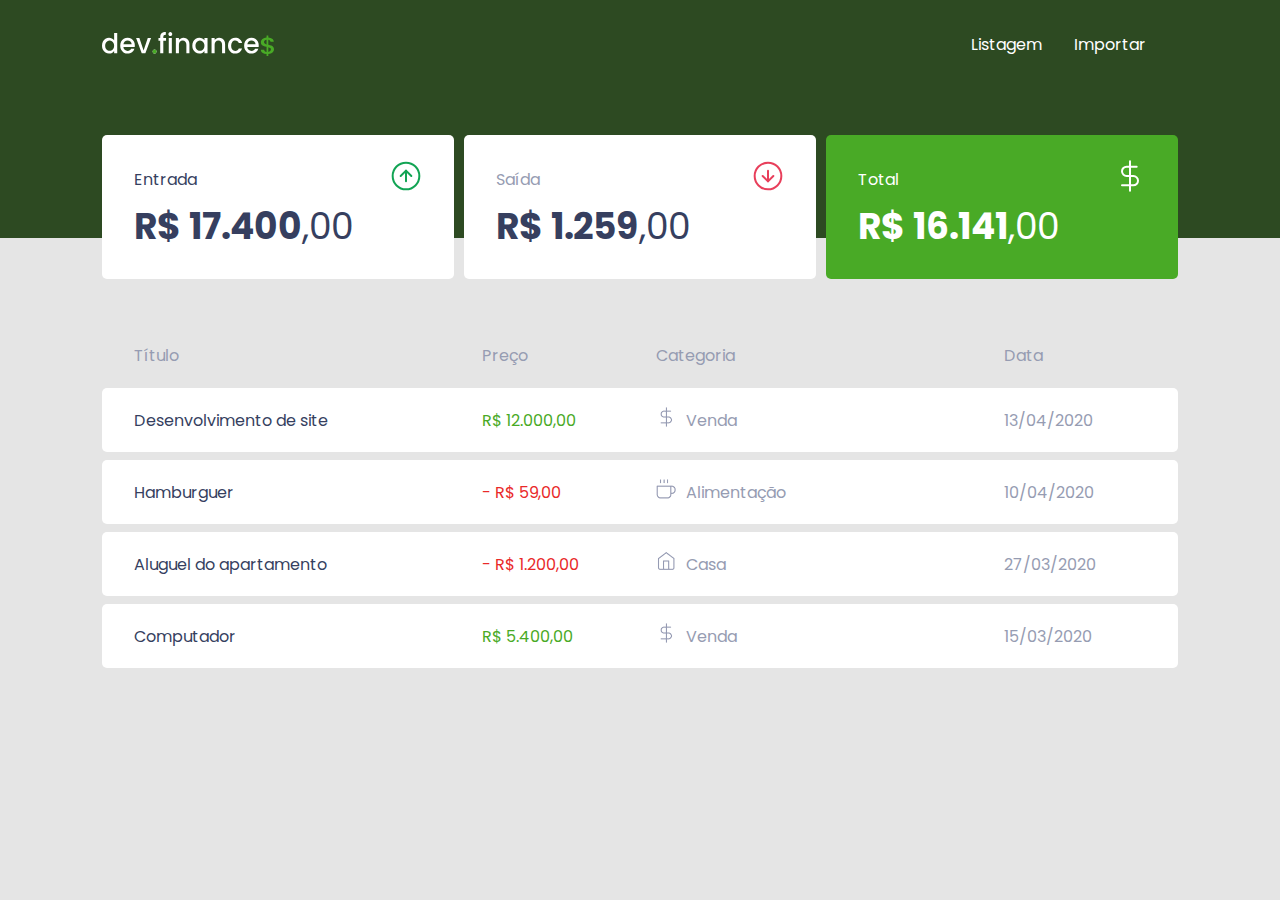
==== dev-finance/index.html @ 044f1b67 "adicionando novo projeto" ====
<!DOCTYPE html>
<html lang="pt-br">  
    <head>
        <link rel="preconnect" href="https://fonts.gstatic.com" crossorigin>
        <link href="https://fonts.googleapis.com/css2?family=Poppins:wght@400;500;600;700&display=swap" rel="stylesheet">  
        <link href="css/style.css" rel="stylesheet">
        <meta charset="utf-8">
        <title>Início</title>
    </head>

    <body>
    
            <nav class="navbar main">    
                <div class="logo">   
                    <img src="img/logo.svg" alt="Dev Finance">
                </div>
                <div class="list">   
                    <ul>
                        <a href="index.html"><li>Listagem</li></a>
                        <a href="index.html"><li>Importar</li></a>
                    </ul>
                </div>
        </nav>
                
                <div class="cards main">   
                    <div class="card white-card">  
                        <div class="card-top">
                            <div>Entrada</div>
                            <div class="card-icones"><img src="img/seta-verde.svg" alt="Seta Verde"></div> 
                        </div>
                        <div class="value"><b>R$ 17.400</b>,00</div>
                    </div>
                    <div class="card white-card">  
                        <div class="card-top">
                            <div class="text-saida">Saída</div>
                            <div class="card-icones"><img src="img/seta-vermelha.svg" alt="Seta Vermelha"></div> 
                        </div>
                        <div class="value"><b>R$ 1.259</b>,00</div>
                    </div>
                    <div class="card green-card">  
                        <div class="card-top">
                            <div>Total</div>
                            <div class="card-icones"><img src="img/total.svg" alt="Seta Vermelha"></div> 
                        </div>
                        <div class="value"><b>R$ 16.141</b>,00</div>
                    </div>
                </div>

                <div class="table main">
                    <div>
                        <div class="table-menu table">
                            <div class="item-title">Título</div>
                            <div class="item-price">Preço</div>
                            <div class="item-caregory">Categoria</div>
                            <div class="item-date">Data</div>
                        </div>
                        <div class="table-itens">
                            <div class="item-title">Desenvolvimento de site</div>
                            <div class="saldo-positivo item-price">R$ 12.000,00</div>
                            <div class="table-itens-last item-caregory">
                                <div><img src="img/money.png" height="20" width="20" alt="Logo de Dinheiro"></div>
                                <div class="separa">Venda</div>
                            </div>
                            <div class="table-itens-last item-date">13/04/2020</div>
                        </div>
                        <div class="table-itens">
                            <div class="item-title">Hamburguer</div>
                            <div class="saldo-negativo item-price">- R$ 59,00</div>
                            <div class="table-itens-last item-caregory">
                                <div><img src="img/alimentacao.png" height="20" width="20" alt="Logo Alimentação"></div>
                                <div class="separa">Alimentação</div>
                            </div>
                            <div class="table-itens-last item-date">10/04/2020</div>
                        </div>
                        <div class="table-itens">
                            <div class="item-title">Aluguel do apartamento</div>
                            <div class="saldo-negativo item-price">- R$ 1.200,00</div>
                            <div class="table-itens-last item-caregory">
                                <div><img src="img/house.png" height="20" width="20" alt="Logo da Casa"></div>
                                <div class="separa">Casa</div>
                            </div>
                            <div class="table-itens-last item-date">27/03/2020</div>
                        </div>
                        <div class="table-itens">
                            <div class="item-title">Computador</div>
                            <div class="saldo-positivo item-price">R$ 5.400,00</div>
                            <div class="table-itens-last item-caregory">
                                <div><img src="img/money.png" height="20" width="20" alt="Logo de Dinheiro"></div>
                                <div class="separa">Venda</div>
                            </div>
                            <div class="table-itens-last item-date">15/03/2020</div>
                        </div>
                    </div>
                </div>
        
    </body>
</html>
---- dev-finance/css/style.css ----
* {
    margin: 0;
    padding: 0;
} 

body {
    background-color: #e5e5e5;
    font-family: 'Poppins';
}

.main {
    padding: 0 8%;
}

.navbar {
    background-color: #2D4A22;
    display: flex;
    justify-content: space-between;
    padding-top: 32px;
    height: 206px;
}

.list ul {
    display: flex;
    list-style:none;
    align-items: center;
}

.list li {
    padding-right: 32px;
    font-size: 16px;
    color: #FFFFFF;
}

.board {
    display: flex;
    justify-content: space-between;
    padding-top: 32px;
}

.cards {
    display: flex;
    align-items: center;
    justify-content: space-between;
    margin-top: -103px;
    border-radius: 5px;
}

.card {
    padding: 25px 32px;
    display: flex;
    flex-direction: column;
    flex: 1;
    border-radius: 5px;
}

.card:nth-child(1) {
    margin-right: 10px;
}

.card:nth-child(2) {
    margin-right: 10px;
}

.card:nth-child(3) {

}

.card-top{
    display: flex;
    justify-content: space-between;
    align-items: center;
    /* padding-top: 25.19px;
    padding-left: 32px; */
}

.white-card {
    background-color: #FFFFFF;
    color: #363F5F;
    
}

.green-card {
    background-color: #49AA26;
    color: #FFFFFF;
}

.text-saida {
    color: #969CB2;
}

.value { 
    /* padding-left: 32px; */
    font-size: 36px;
}

.card-icones {
    /* padding-right: 20.67px; */
}

.table {
    font-size: 16px;
    color: #969CB2; 
}

.table-menu {
    display: flex;
    justify-content: space-between;
    align-items: center;
    padding-top: 64px;
    padding-bottom: 20px;
    padding-left: 32px;

}

.item-title {
    flex: 2;
}

.item-price {
    flex: 1;
}

.item-caregory {
    flex: 2;
    align-items: center;
    display: flex;
}

.item-date {
    flex: 1;
}

.table-itens {
    background-color: #FFFFFF;
    height: 64px;
    color: #363F5F;
    display: flex;
    justify-content: space-between;
    align-items: center;
    margin-bottom: 8px;
    border-radius: 5px;
    padding-left: 32px;
}

.separa {
    padding-left: 10px;
}

.table-itens-last {
    color: #969CB2;
}

.saldo-negativo {
    color: #E92929;

}

.saldo-positivo {
    color: #49AA26;
    ;
}

a {
    text-decoration:none;
}

a:hover {
    border-bottom: 2px solid #49AA26;
}
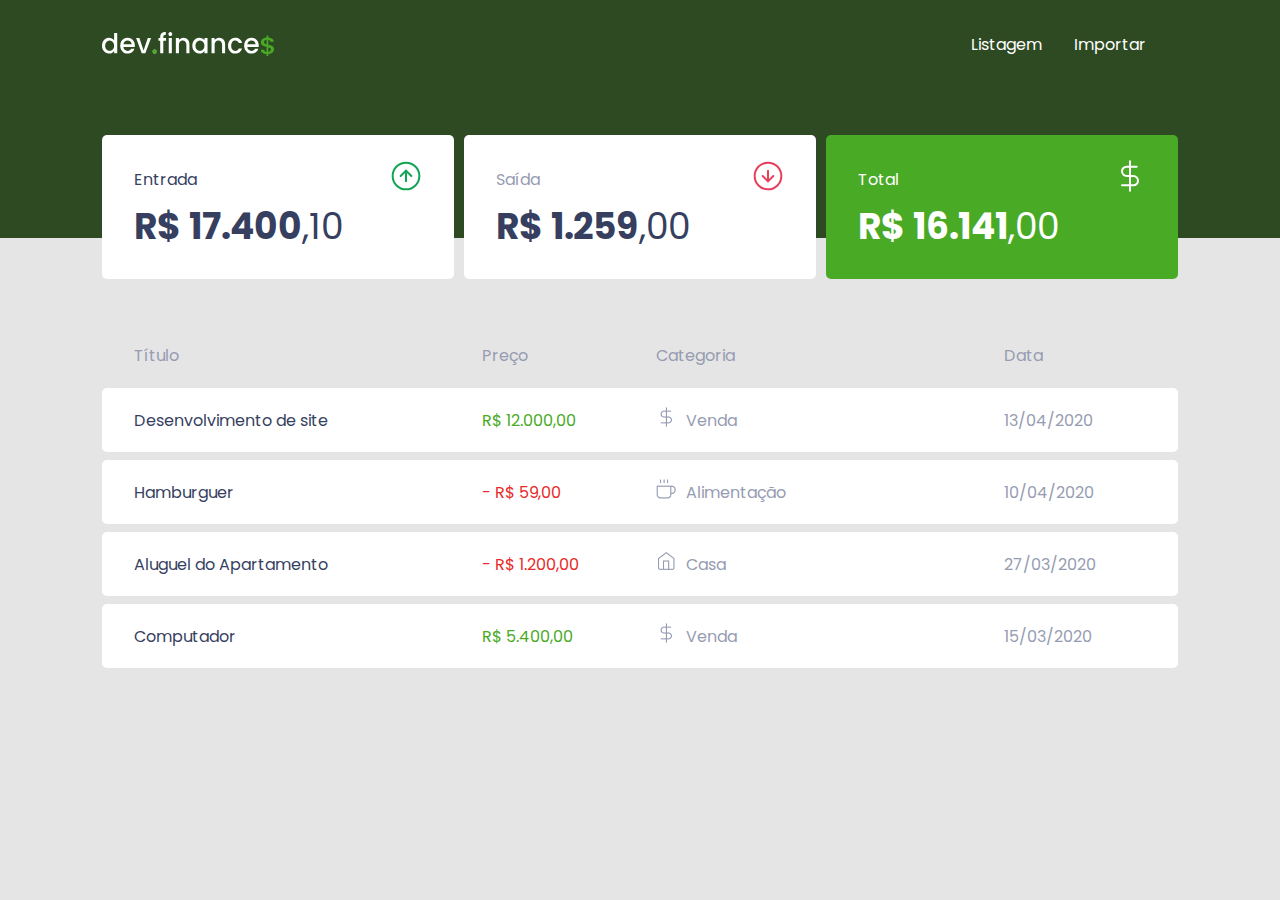
==== commit 7364d981: "alterado infoss" ====
--- a/dev-finance/index.html
+++ b/dev-finance/index.html
@@ -28,7 +28,7 @@
                             <div>Entrada</div>
                             <div class="card-icones"><img src="img/seta-verde.svg" alt="Seta Verde"></div> 
                         </div>
-                        <div class="value"><b>R$ 17.400</b>,00</div>
+                        <div class="value"><b>R$ 17.400</b>,10</div>
                     </div>
                     <div class="card white-card">  
                         <div class="card-top">
@@ -64,7 +64,7 @@
                             <div class="table-itens-last item-date">13/04/2020</div>
                         </div>
                         <div class="table-itens">
-                            <div class="item-title">Hamburguer</div>
+                            <div class="item-title"> Hamburguer</div>
                             <div class="saldo-negativo item-price">- R$ 59,00</div>
                             <div class="table-itens-last item-caregory">
                                 <div><img src="img/alimentacao.png" height="20" width="20" alt="Logo Alimentação"></div>
@@ -73,7 +73,7 @@
                             <div class="table-itens-last item-date">10/04/2020</div>
                         </div>
                         <div class="table-itens">
-                            <div class="item-title">Aluguel do apartamento</div>
+                            <div class="item-title">Aluguel do Apartamento</div>
                             <div class="saldo-negativo item-price">- R$ 1.200,00</div>
                             <div class="table-itens-last item-caregory">
                                 <div><img src="img/house.png" height="20" width="20" alt="Logo da Casa"></div>
@@ -92,6 +92,5 @@
                         </div>
                     </div>
                 </div>
-        
     </body>
 </html>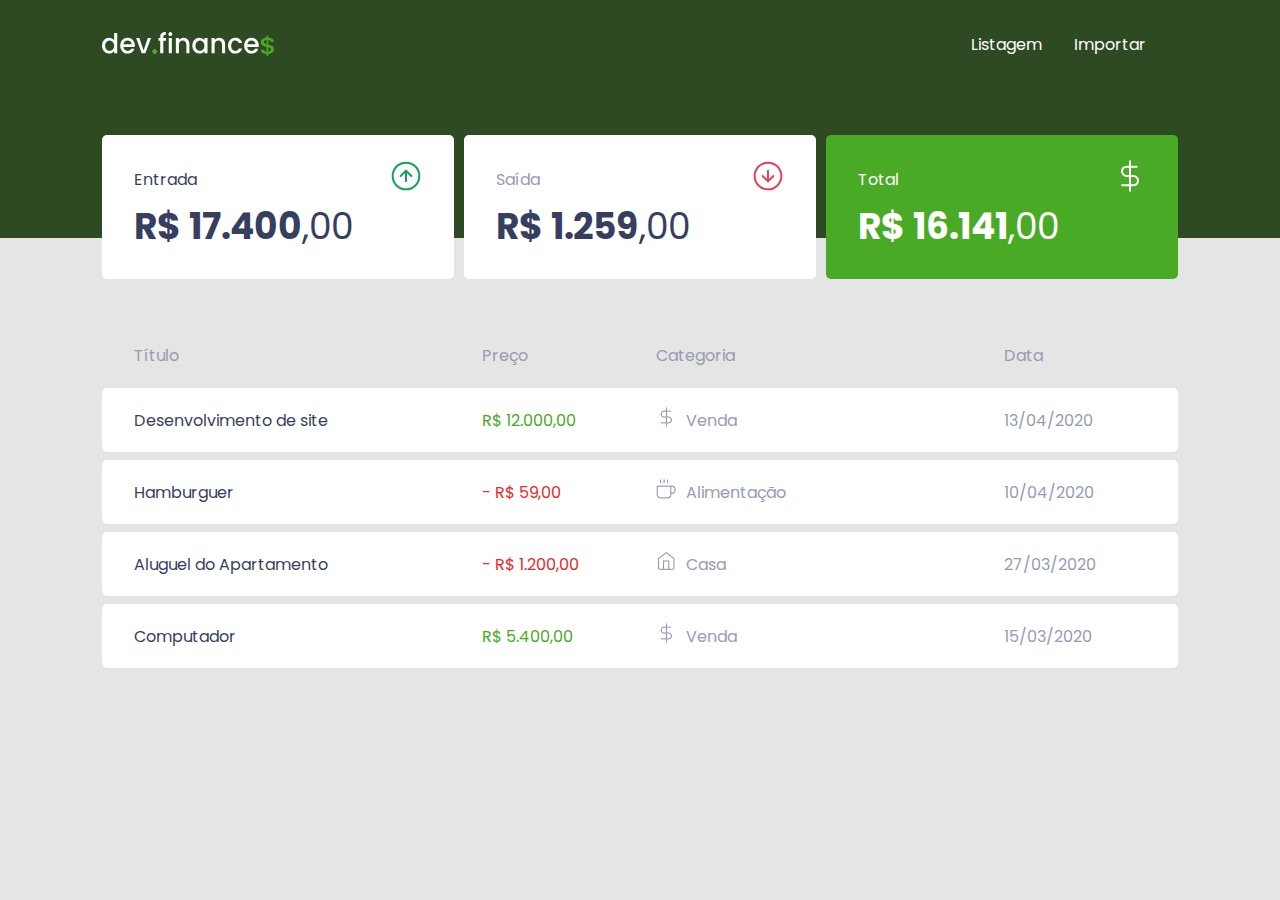
==== commit 423eaef0: "alterado infoss" ====
--- a/dev-finance/index.html
+++ b/dev-finance/index.html
@@ -28,7 +28,7 @@
                             <div>Entrada</div>
                             <div class="card-icones"><img src="img/seta-verde.svg" alt="Seta Verde"></div> 
                         </div>
-                        <div class="value"><b>R$ 17.400</b>,10</div>
+                        <div class="value"><b>R$ 17.400</b>,00</div>
                     </div>
                     <div class="card white-card">  
                         <div class="card-top">
